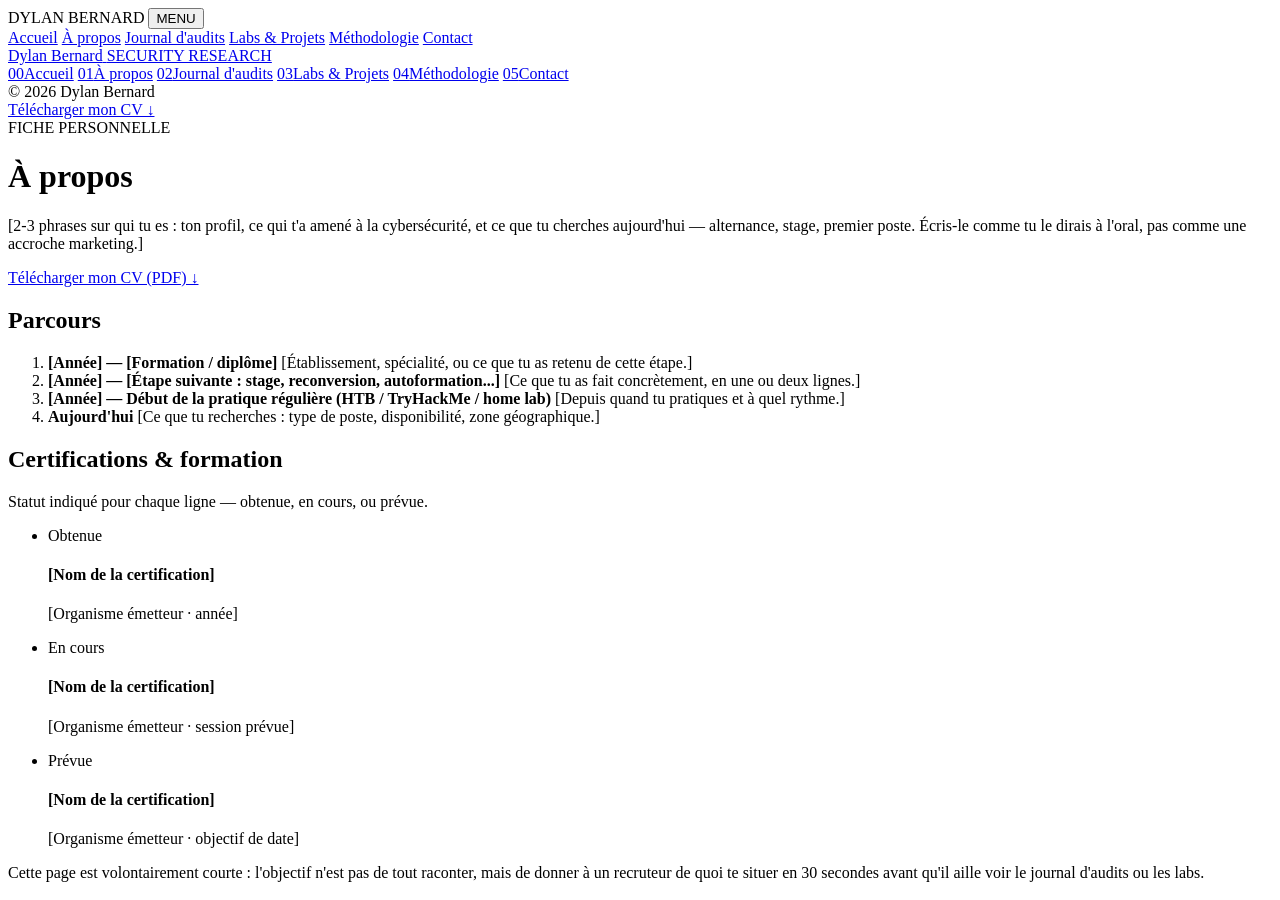
==== about.html @ 6a6af080 "Add files via upload" ====
<!DOCTYPE html>
<html lang="fr">
<head>
<meta charset="UTF-8">
<meta name="viewport" content="width=device-width, initial-scale=1.0">
<title>À propos · Dylan Bernard — Security Research</title>
<meta name="description" content="Parcours, formation et certifications de Dylan Bernard, security research Red & Blue Team.">
<link rel="preconnect" href="https://fonts.googleapis.com">
<link href="https://fonts.googleapis.com/css2?family=Roboto+Slab:wght@400;700&family=IBM+Plex+Sans:wght@400;500;600&family=IBM+Plex+Mono:wght@400;500&display=swap" rel="stylesheet">
<link rel="stylesheet" href="css/style.css">
</head>
<body>

<div class="topbar">
  <span class="topbar__mark">DYLAN&nbsp;BERNARD</span>
  <button class="topbar__toggle" aria-expanded="false">MENU</button>
</div>
<nav class="topbar__menu">
  <a href="index.html">Accueil</a>
  <a href="about.html" aria-current="page">À propos</a>
  <a href="reports.html">Journal d'audits</a>
  <a href="labs.html">Labs &amp; Projets</a>
  <a href="methodology.html">Méthodologie</a>
  <a href="contact.html">Contact</a>
</nav>

<div class="shell">
  <aside class="rail">
    <div class="rail__brand">
      <a href="index.html">
        <span class="rail__mark">Dylan Bernard</span>
        <span class="rail__sub">SECURITY&nbsp;RESEARCH</span>
      </a>
    </div>
    <nav class="rail__nav">
      <a class="rail__tab" href="index.html"><span class="idx">00</span>Accueil</a>
      <a class="rail__tab" href="about.html" aria-current="page"><span class="idx">01</span>À propos</a>
      <a class="rail__tab" href="reports.html"><span class="idx">02</span>Journal d'audits</a>
      <a class="rail__tab" href="labs.html"><span class="idx">03</span>Labs &amp; Projets</a>
      <a class="rail__tab" href="methodology.html"><span class="idx">04</span>Méthodologie</a>
      <a class="rail__tab" href="contact.html"><span class="idx">05</span>Contact</a>
    </nav>
    <div class="rail__footer">© 2026 Dylan Bernard<br><a href="assets/CV_Dylan_Bernard.pdf" class="rail__cv">Télécharger mon CV ↓</a></div>
  </aside>

  <main class="main">
    <div class="container">

      <div class="classified">FICHE PERSONNELLE</div>

      <h1>À propos</h1>
      <p class="hero__lede">
        [2-3 phrases sur qui tu es : ton profil, ce qui t'a amené à la cybersécurité, et ce
        que tu cherches aujourd'hui — alternance, stage, premier poste. Écris-le comme tu le
        dirais à l'oral, pas comme une accroche marketing.]
      </p>

      <a class="cta-btn" href="assets/CV_Dylan_Bernard.pdf">Télécharger mon CV (PDF) ↓</a>

      <section class="section">
        <div class="section__head"><h2>Parcours</h2></div>
        <ol class="phase-list">
          <li>
            <strong>[Année] — [Formation / diplôme]</strong>
            [Établissement, spécialité, ou ce que tu as retenu de cette étape.]
          </li>
          <li>
            <strong>[Année] — [Étape suivante : stage, reconversion, autoformation...]</strong>
            [Ce que tu as fait concrètement, en une ou deux lignes.]
          </li>
          <li>
            <strong>[Année] — Début de la pratique régulière (HTB / TryHackMe / home lab)</strong>
            [Depuis quand tu pratiques et à quel rythme.]
          </li>
          <li>
            <strong>Aujourd'hui</strong>
            [Ce que tu recherches : type de poste, disponibilité, zone géographique.]
          </li>
        </ol>
      </section>

      <section class="section">
        <div class="section__head"><h2>Certifications &amp; formation</h2></div>
        <p>Statut indiqué pour chaque ligne — obtenue, en cours, ou prévue.</p>
        <ul class="cert-list">
          <li class="cert-item">
            <div class="cert-item__status sev sev--critical"><span class="sev__mark"></span>Obtenue</div>
            <div class="cert-item__body">
              <h4>[Nom de la certification]</h4>
              <p>[Organisme émetteur · année]</p>
            </div>
          </li>
          <li class="cert-item">
            <div class="cert-item__status sev sev--high"><span class="sev__mark"></span>En cours</div>
            <div class="cert-item__body">
              <h4>[Nom de la certification]</h4>
              <p>[Organisme émetteur · session prévue]</p>
            </div>
          </li>
          <li class="cert-item">
            <div class="cert-item__status sev sev--info"><span class="sev__mark"></span>Prévue</div>
            <div class="cert-item__body">
              <h4>[Nom de la certification]</h4>
              <p>[Organisme émetteur · objectif de date]</p>
            </div>
          </li>
        </ul>
      </section>

      <div class="note-box">
        Cette page est volontairement courte : l'objectif n'est pas de tout raconter, mais de
        donner à un recruteur de quoi te situer en 30 secondes avant qu'il aille voir le
        journal d'audits ou les labs.
      </div>

    </div>
  </main>
</div>

<script src="js/main.js"></script>
</body>
</html>
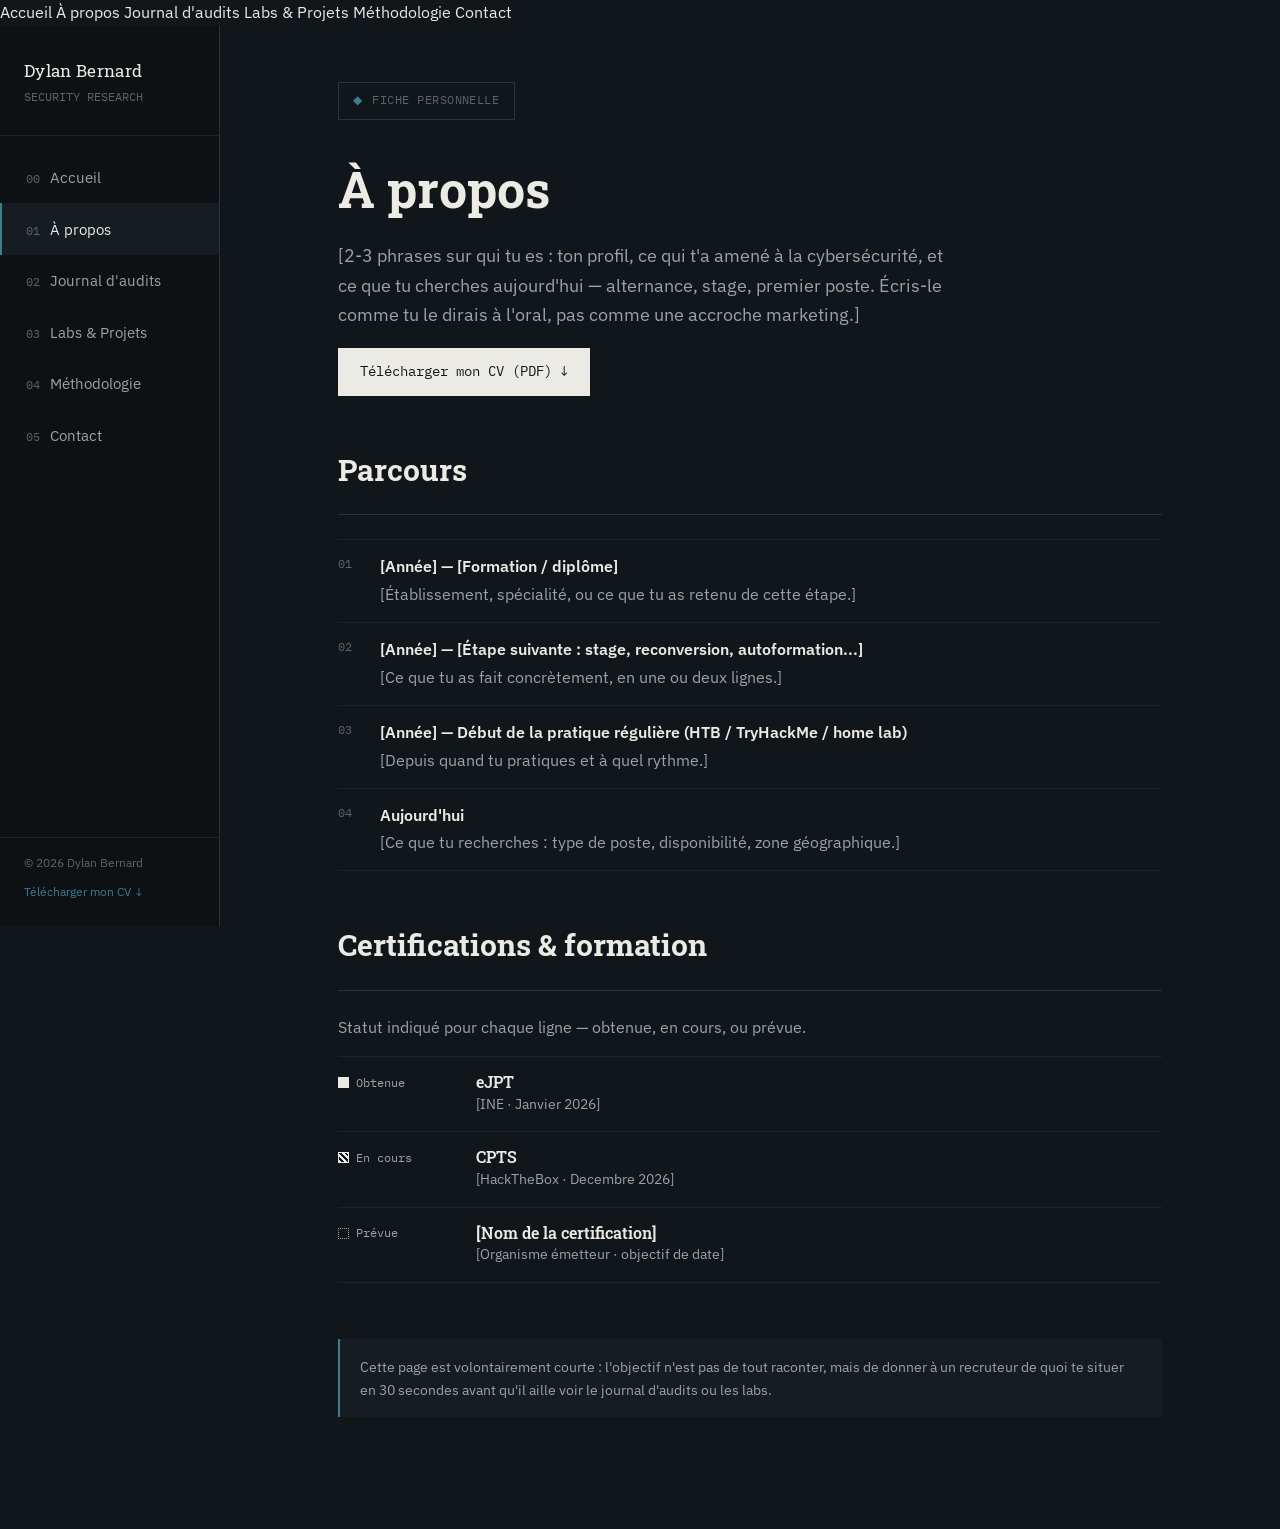
==== commit 158c77a1: "Update certification details in about.html" ====
--- a/about.html
+++ b/about.html
@@ -86,15 +86,15 @@
           <li class="cert-item">
             <div class="cert-item__status sev sev--critical"><span class="sev__mark"></span>Obtenue</div>
             <div class="cert-item__body">
-              <h4>[Nom de la certification]</h4>
-              <p>[Organisme émetteur · année]</p>
+              <h4>eJPT</h4>
+              <p>[INE · Janvier 2026]</p>
             </div>
           </li>
           <li class="cert-item">
             <div class="cert-item__status sev sev--high"><span class="sev__mark"></span>En cours</div>
             <div class="cert-item__body">
-              <h4>[Nom de la certification]</h4>
-              <p>[Organisme émetteur · session prévue]</p>
+              <h4>CPTS</h4>
+              <p>[HackTheBox · Decembre 2026]</p>
             </div>
           </li>
           <li class="cert-item">
--- a/css/style.css
+++ b/css/style.css
@@ -0,0 +1,590 @@
+/* =========================================================
+   DYLAN-SEC — Design system
+   Concept: dossier d'investigation / journal de missions.
+   Deux pistes identitaires : Red Team (rouille) / Blue Team (acier).
+   La sévérité se lit par densité de remplissage, pas par couleur,
+   pour ne jamais entrer en conflit avec l'identité Red/Blue.
+   ========================================================= */
+
+:root{
+  --bg:        #11161A;
+  --bg-raised: #161D22;
+  --bg-tab:    #0D1114;
+  --ink:       #ECEAE4;
+  --ink-dim:   #9AA3A8;
+  --ink-faint: #5B6469;
+  --line:      #2A3339;
+  --line-soft: #1D2429;
+
+  --red:       #B8542E;
+  --red-dim:   #7A3B21;
+  --blue:      #3E7C90;
+  --blue-dim:  #2A5866;
+
+  --font-display: "Roboto Slab", Georgia, serif;
+  --font-body: "IBM Plex Sans", -apple-system, "Segoe UI", sans-serif;
+  --font-mono: "IBM Plex Mono", ui-monospace, Menlo, monospace;
+
+  --max-line: 68ch;
+  --rail-w: 220px;
+}
+
+*, *::before, *::after{ box-sizing: border-box; }
+
+html{ scroll-behavior: smooth; }
+
+body{
+  margin:0;
+  background: var(--bg);
+  color: var(--ink);
+  font-family: var(--font-body);
+  font-size: 16px;
+  line-height: 1.6;
+  -webkit-font-smoothing: antialiased;
+}
+
+a{ color: inherit; text-decoration: none; }
+a:focus-visible, button:focus-visible, [tabindex]:focus-visible{
+  outline: 2px solid var(--blue);
+  outline-offset: 3px;
+}
+
+h1,h2,h3,h4{
+  font-family: var(--font-display);
+  font-weight: 700;
+  line-height: 1.15;
+  margin: 0 0 .5em;
+  color: var(--ink);
+}
+h1{ font-size: clamp(2rem, 4vw, 3.1rem); }
+h2{ font-size: clamp(1.4rem, 2.4vw, 1.9rem); }
+h3{ font-size: 1.15rem; }
+
+p{ margin: 0 0 1em; color: var(--ink-dim); max-width: var(--max-line); }
+strong{ color: var(--ink); font-weight: 600; }
+
+code, .mono{ font-family: var(--font-mono); font-size: .92em; }
+
+/* ---------- layout shell : rail + main ---------- */
+
+.shell{
+  display: flex;
+  min-height: 100vh;
+}
+
+.rail{
+  flex: 0 0 var(--rail-w);
+  background: var(--bg-tab);
+  border-right: 1px solid var(--line);
+  padding: 2rem 0 1.5rem;
+  position: sticky;
+  top: 0;
+  height: 100vh;
+  display: flex;
+  flex-direction: column;
+}
+
+.rail__brand{
+  padding: 0 1.5rem 1.75rem;
+  border-bottom: 1px solid var(--line-soft);
+  margin-bottom: 1rem;
+}
+.rail__brand a{ display:block; }
+.rail__mark{
+  font-family: var(--font-display);
+  font-size: 1.05rem;
+  letter-spacing: .02em;
+  color: var(--ink);
+}
+.rail__sub{
+  display:block;
+  font-size: .72rem;
+  color: var(--ink-faint);
+  margin-top: .25rem;
+  font-family: var(--font-mono);
+}
+
+.rail__nav{ display:flex; flex-direction:column; flex:1; }
+.rail__tab{
+  position: relative;
+  display:block;
+  padding: .85rem 1.5rem;
+  font-size: .95rem;
+  color: var(--ink-dim);
+  border-left: 2px solid transparent;
+}
+.rail__tab:hover{ color: var(--ink); background: var(--bg-raised); }
+.rail__tab[aria-current="page"]{
+  color: var(--ink);
+  background: var(--bg-raised);
+  border-left-color: var(--blue);
+}
+.rail__tab .idx{
+  font-family: var(--font-mono);
+  color: var(--ink-faint);
+  font-size: .78rem;
+  margin-right: .6rem;
+}
+
+.rail__footer{
+  padding: 1rem 1.5rem 0;
+  font-size: .72rem;
+  color: var(--ink-faint);
+  border-top: 1px solid var(--line-soft);
+  margin-top: 1rem;
+}
+
+.main{ flex:1; min-width:0; }
+
+.container{
+  max-width: 920px;
+  padding: 3.5rem 3rem 5rem;
+  margin: 0 auto;
+}
+
+/* mobile top bar */
+.topbar{ display:none; }
+
+@media (max-width: 880px){
+  .shell{ flex-direction: column; }
+  .rail{ display:none; }
+  .topbar{
+    display:flex;
+    align-items:center;
+    justify-content:space-between;
+    position: sticky; top:0; z-index: 20;
+    background: var(--bg-tab);
+    border-bottom: 1px solid var(--line);
+    padding: .9rem 1.25rem;
+  }
+  .topbar__mark{ font-family: var(--font-display); font-size: 1rem; }
+  .topbar__toggle{
+    background:none; border:1px solid var(--line); color: var(--ink);
+    font-family: var(--font-mono); font-size: .8rem;
+    padding: .4rem .7rem; border-radius: 2px;
+  }
+  .topbar__menu{
+    display:none;
+    flex-direction:column;
+    background: var(--bg-tab);
+    border-bottom: 1px solid var(--line);
+  }
+  .topbar__menu.is-open{ display:flex; }
+  .topbar__menu a{
+    padding: .9rem 1.25rem;
+    border-top: 1px solid var(--line-soft);
+    color: var(--ink-dim);
+  }
+  .container{ padding: 2.25rem 1.4rem 3.5rem; }
+}
+
+/* ---------- classification banner ---------- */
+
+.classified{
+  display:flex;
+  align-items:center;
+  gap:.6rem;
+  font-family: var(--font-mono);
+  font-size: .72rem;
+  letter-spacing: .04em;
+  color: var(--ink-faint);
+  padding: .55rem .9rem;
+  border: 1px solid var(--line);
+  margin-bottom: 2.5rem;
+  width: fit-content;
+}
+.classified::before{ content:"◆"; color: var(--blue); }
+
+/* ---------- hero (index) ---------- */
+
+.hero__eyebrow{
+  font-family: var(--font-mono);
+  font-size: .85rem;
+  color: var(--ink-faint);
+  margin-bottom: 1rem;
+}
+.hero h1{ max-width: 14ch; }
+.hero__lede{ font-size: 1.15rem; max-width: 56ch; margin-top: 1.25rem; }
+
+.track-split{
+  display:grid;
+  grid-template-columns: 1fr 1fr;
+  border: 1px solid var(--line);
+  margin: 3rem 0;
+}
+.track{
+  padding: 1.75rem 1.75rem;
+  border-left: 3px solid transparent;
+}
+.track + .track{ border-top: none; border-left-width: 3px; }
+@media (min-width: 640px){
+  .track + .track{ border-top: none; }
+  .track:first-child{ border-right: 1px solid var(--line); }
+}
+@media (max-width: 639px){
+  .track-split{ grid-template-columns: 1fr; }
+  .track:first-child{ border-bottom: 1px solid var(--line); }
+}
+.track--red{ border-left-color: var(--red); }
+.track--blue{ border-left-color: var(--blue); }
+.track__label{
+  font-family: var(--font-mono);
+  font-size: .78rem;
+  letter-spacing: .03em;
+  margin-bottom: .75rem;
+}
+.track--red .track__label{ color: var(--red); }
+.track--blue .track__label{ color: var(--blue); }
+.track h3{ margin-bottom: .6rem; }
+.track ul{ margin:0; padding-left: 1.1rem; color: var(--ink-dim); }
+.track li{ margin-bottom: .4rem; }
+
+.section{ margin: 3.5rem 0; }
+.section__head{
+  display:flex;
+  align-items: baseline;
+  justify-content: space-between;
+  border-bottom: 1px solid var(--line);
+  padding-bottom: .75rem;
+  margin-bottom: 1.5rem;
+  gap: 1rem;
+  flex-wrap: wrap;
+}
+.section__head .see-all{
+  font-family: var(--font-mono);
+  font-size: .82rem;
+  color: var(--blue);
+  white-space: nowrap;
+}
+.section__head .see-all:hover{ text-decoration: underline; }
+
+/* ---------- log entries (reports list, preview) ---------- */
+
+.log{ display:flex; flex-direction:column; }
+.log-entry{
+  display:grid;
+  grid-template-columns: 90px 1fr auto;
+  gap: 1.25rem;
+  align-items: start;
+  padding: 1.4rem 0;
+  border-bottom: 1px solid var(--line-soft);
+}
+.log-entry:first-child{ border-top: 1px solid var(--line-soft); }
+.log-entry__id{
+  font-family: var(--font-mono);
+  font-size: .8rem;
+  padding-top: .2rem;
+}
+.log-entry__id .track-tag{ display:block; margin-top:.35rem; font-size: .68rem; letter-spacing:.03em; }
+.log-entry--red .log-entry__id{ color: var(--red); }
+.log-entry--blue .log-entry__id{ color: var(--blue); }
+
+.log-entry__title{ margin: 0 0 .35rem; font-size: 1.05rem; }
+.log-entry__meta{
+  font-family: var(--font-mono);
+  font-size: .76rem;
+  color: var(--ink-faint);
+  margin-bottom: .6rem;
+}
+.log-entry__desc{ margin:0; font-size: .93rem; }
+
+.log-entry__sev{
+  display:flex;
+  flex-direction:column;
+  align-items:flex-end;
+  gap:.35rem;
+  min-width: 108px;
+}
+
+/* severity marks — density, not colour */
+.sev{
+  display:flex; align-items:center; gap:.45rem;
+  font-family: var(--font-mono); font-size: .72rem; color: var(--ink-dim);
+}
+.sev__mark{
+  width: 11px; height: 11px;
+  border: 1.4px solid var(--ink-dim);
+  flex: 0 0 auto;
+}
+.sev--critical .sev__mark{ background: var(--ink); border-color: var(--ink); }
+.sev--high .sev__mark{
+  background: repeating-linear-gradient(45deg, var(--ink) 0 2px, transparent 2px 4px);
+  border-color: var(--ink);
+}
+.sev--medium .sev__mark{
+  background: radial-gradient(circle, var(--ink) 30%, transparent 31%);
+}
+.sev--low .sev__mark{ background: transparent; }
+.sev--info .sev__mark{
+  border-style: dotted;
+  background: transparent;
+}
+
+.filters{
+  display:flex; gap: .6rem; flex-wrap: wrap; margin-bottom: 2rem;
+}
+.filter-btn{
+  font-family: var(--font-mono);
+  font-size: .82rem;
+  padding: .5rem .9rem;
+  border: 1px solid var(--line);
+  background: transparent;
+  color: var(--ink-dim);
+  cursor: pointer;
+}
+.filter-btn:hover{ color: var(--ink); border-color: var(--ink-faint); }
+.filter-btn.is-active{ color: var(--ink); border-color: var(--ink); }
+.filter-btn.is-active[data-filter="red"]{ border-color: var(--red); color: var(--red); }
+.filter-btn.is-active[data-filter="blue"]{ border-color: var(--blue); color: var(--blue); }
+
+.legend{
+  display:flex; flex-wrap:wrap; gap: 1.1rem 1.6rem;
+  padding: 1.1rem 1.3rem;
+  border: 1px solid var(--line);
+  margin-bottom: 2.5rem;
+}
+.legend__note{
+  font-size: .82rem; color: var(--ink-faint); margin: .8rem 0 0; max-width: none;
+}
+
+/* ---------- methodology tables / grids ---------- */
+
+.grid-table{
+  width: 100%;
+  border-collapse: collapse;
+  font-size: .9rem;
+  margin: 1.25rem 0 2rem;
+}
+.grid-table th, .grid-table td{
+  text-align: left;
+  padding: .7rem .9rem;
+  border-bottom: 1px solid var(--line-soft);
+}
+.grid-table th{
+  font-family: var(--font-mono);
+  font-size: .74rem;
+  letter-spacing: .03em;
+  color: var(--ink-faint);
+  font-weight: 400;
+  border-bottom: 1px solid var(--line);
+}
+.grid-table td.mono{ color: var(--ink-dim); }
+
+.phase-list{ list-style: none; margin: 0 0 2rem; padding: 0; counter-reset: phase; }
+.phase-list li{
+  counter-increment: phase;
+  position: relative;
+  padding: .9rem 0 .9rem 2.6rem;
+  border-bottom: 1px solid var(--line-soft);
+  color: var(--ink-dim);
+}
+.phase-list li:first-child{ border-top: 1px solid var(--line-soft); }
+.phase-list li::before{
+  content: counter(phase, decimal-leading-zero);
+  position: absolute; left: 0; top: .9rem;
+  font-family: var(--font-mono);
+  font-size: .78rem;
+  color: var(--ink-faint);
+}
+.phase-list strong{ display:block; color: var(--ink); margin-bottom: .15rem; font-size: .98rem; }
+
+.two-col{
+  display:grid; grid-template-columns: 1fr 1fr; gap: 3rem;
+}
+@media (max-width: 720px){ .two-col{ grid-template-columns: 1fr; gap: 2.5rem; } }
+
+/* ---------- contact ---------- */
+
+.contact-list{ list-style:none; padding:0; margin: 2rem 0; }
+.contact-list li{
+  display:flex; gap: 1.25rem;
+  padding: 1rem 0;
+  border-bottom: 1px solid var(--line-soft);
+  align-items: baseline;
+}
+.contact-list li:first-child{ border-top: 1px solid var(--line-soft); }
+.contact-list .label{
+  font-family: var(--font-mono); font-size: .78rem; color: var(--ink-faint);
+  width: 130px; flex: 0 0 auto;
+}
+.contact-list a:hover{ color: var(--blue); text-decoration: underline; }
+
+.note-box{
+  border-left: 2px solid var(--blue);
+  padding: 1rem 1.25rem;
+  background: var(--bg-raised);
+  font-size: .9rem;
+  color: var(--ink-dim);
+  margin: 2rem 0;
+}
+
+/* ---------- skills grid (index) ---------- */
+
+.skills-grid{
+  display:grid;
+  grid-template-columns: repeat(4, 1fr);
+  gap: 0;
+  border: 1px solid var(--line);
+  margin: 3rem 0;
+}
+@media (max-width: 780px){
+  .skills-grid{ grid-template-columns: repeat(2, 1fr); }
+}
+.skills-col{
+  padding: 1.4rem 1.5rem;
+  border-right: 1px solid var(--line);
+}
+.skills-col:nth-child(4n){ border-right: none; }
+@media (max-width: 780px){
+  .skills-col:nth-child(2n){ border-right: none; }
+  .skills-col:nth-child(n+3){ border-top: 1px solid var(--line); }
+}
+.skills-col h4{
+  font-family: var(--font-mono);
+  font-size: .74rem;
+  letter-spacing: .03em;
+  color: var(--ink-faint);
+  margin: 0 0 .8rem;
+  font-weight: 400;
+}
+.skills-col ul{ list-style: none; margin:0; padding:0; }
+.skills-col li{
+  font-size: .87rem;
+  color: var(--ink-dim);
+  padding: .28rem 0;
+}
+
+/* ---------- platform tag (HTB / THM / LetsDefend) ---------- */
+
+.plat-tag{
+  display:inline-block;
+  font-family: var(--font-mono);
+  font-size: .68rem;
+  letter-spacing: .03em;
+  border: 1px solid var(--ink-faint);
+  color: var(--ink-dim);
+  padding: .15rem .5rem;
+  margin-right: .4rem;
+}
+.plat-tag--htb{ border-color: #6B8E4E; color: #9CBB7A; }
+.plat-tag--thm{ border-color: #3E6B8E; color: #7FA8C9; }
+.plat-tag--ld{  border-color: var(--blue); color: var(--blue); }
+
+/* ---------- project card (home lab) ---------- */
+
+.project-card{
+  padding: 1.6rem 0;
+  border-bottom: 1px solid var(--line-soft);
+}
+.project-card:first-child{ border-top: 1px solid var(--line-soft); }
+.project-card h3{ margin-bottom: .35rem; }
+.project-card__stack{
+  font-family: var(--font-mono);
+  font-size: .78rem;
+  color: var(--ink-faint);
+  margin-bottom: .7rem;
+}
+.project-card__desc{ margin-bottom: .6rem; }
+.project-card__link{
+  font-family: var(--font-mono);
+  font-size: .82rem;
+  color: var(--blue);
+}
+.project-card__link:hover{ text-decoration: underline; }
+
+/* ---------- tool / script list ---------- */
+
+.tool-list{ list-style:none; padding:0; margin: 0 0 2rem; }
+.tool-item{
+  display:flex;
+  gap: 1.25rem;
+  align-items: baseline;
+  padding: 1rem 0;
+  border-bottom: 1px solid var(--line-soft);
+}
+.tool-item:first-child{ border-top: 1px solid var(--line-soft); }
+.tool-item__lang{
+  font-family: var(--font-mono);
+  font-size: .76rem;
+  color: var(--ink-faint);
+  width: 92px;
+  flex: 0 0 auto;
+}
+.tool-item__body h4{
+  font-family: var(--font-body);
+  font-size: .98rem;
+  font-weight: 600;
+  margin: 0 0 .2rem;
+  color: var(--ink);
+}
+.tool-item__body p{ margin:0; font-size: .87rem; }
+.tool-item__link{
+  margin-left: auto;
+  font-family: var(--font-mono);
+  font-size: .8rem;
+  color: var(--blue);
+  white-space: nowrap;
+  flex: 0 0 auto;
+}
+.tool-item__link:hover{ text-decoration: underline; }
+
+.subsection-label{
+  font-family: var(--font-mono);
+  font-size: .78rem;
+  letter-spacing: .03em;
+  color: var(--ink-faint);
+  margin-bottom: .5rem;
+}
+
+.rail__cv{
+  display: block;
+  margin-top: .6rem;
+  color: var(--blue);
+  font-size: .78rem;
+}
+.rail__cv:hover{ text-decoration: underline; }
+
+/* ---------- certifications ---------- */
+
+.cert-list{ list-style:none; padding:0; margin: 0 0 2rem; }
+.cert-item{
+  display:flex;
+  gap: 1.25rem;
+  align-items: baseline;
+  padding: 1rem 0;
+  border-bottom: 1px solid var(--line-soft);
+}
+.cert-item:first-child{ border-top: 1px solid var(--line-soft); }
+.cert-item__status{
+  display:flex; align-items:center; gap:.45rem;
+  font-family: var(--font-mono); font-size: .72rem; color: var(--ink-dim);
+  width: 118px; flex: 0 0 auto;
+}
+.cert-item__body h4{
+  font-size: .98rem; font-weight: 600; margin: 0 0 .15rem; color: var(--ink);
+}
+.cert-item__body p{ margin:0; font-size: .85rem; }
+
+/* CTA button, used sparingly (About page) */
+.cta-btn{
+  display: inline-flex;
+  align-items: center;
+  gap: .5rem;
+  font-family: var(--font-mono);
+  font-size: .85rem;
+  color: var(--bg);
+  background: var(--ink);
+  padding: .75rem 1.3rem;
+  border: 1px solid var(--ink);
+}
+.cta-btn:hover{ background: transparent; color: var(--ink); }
+
+/* ---------- utility ---------- */
+.empty-state{
+  color: var(--ink-faint);
+  font-family: var(--font-mono);
+  font-size: .85rem;
+  padding: 2rem 0;
+  display: none;
+}
+.empty-state.is-visible{ display:block; }
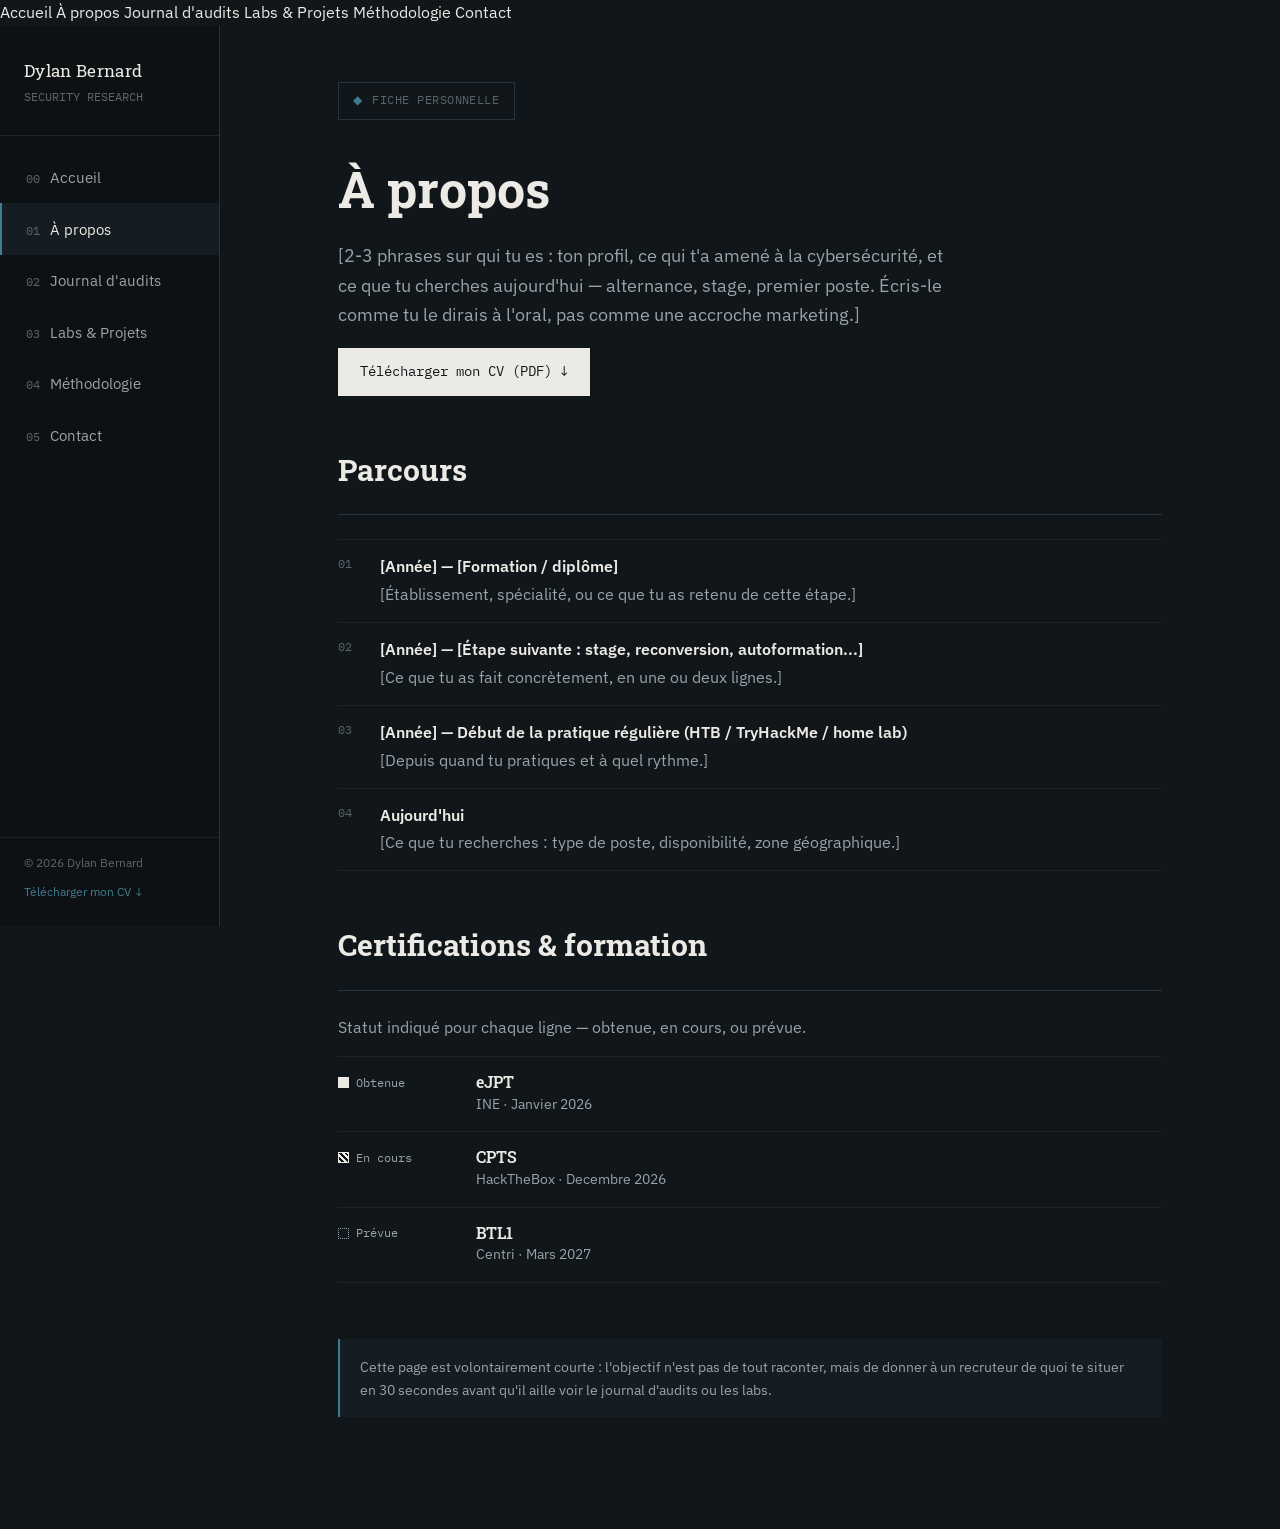
==== commit 25e55b3d: "Update certification details in about.html" ====
--- a/about.html
+++ b/about.html
@@ -87,21 +87,21 @@
             <div class="cert-item__status sev sev--critical"><span class="sev__mark"></span>Obtenue</div>
             <div class="cert-item__body">
               <h4>eJPT</h4>
-              <p>[INE · Janvier 2026]</p>
+              <p>INE · Janvier 2026</p>
             </div>
           </li>
           <li class="cert-item">
             <div class="cert-item__status sev sev--high"><span class="sev__mark"></span>En cours</div>
             <div class="cert-item__body">
               <h4>CPTS</h4>
-              <p>[HackTheBox · Decembre 2026]</p>
+              <p>HackTheBox · Decembre 2026</p>
             </div>
           </li>
           <li class="cert-item">
             <div class="cert-item__status sev sev--info"><span class="sev__mark"></span>Prévue</div>
             <div class="cert-item__body">
-              <h4>[Nom de la certification]</h4>
-              <p>[Organisme émetteur · objectif de date]</p>
+              <h4>BTL1</h4>
+              <p> Centri · Mars 2027</p>
             </div>
           </li>
         </ul>
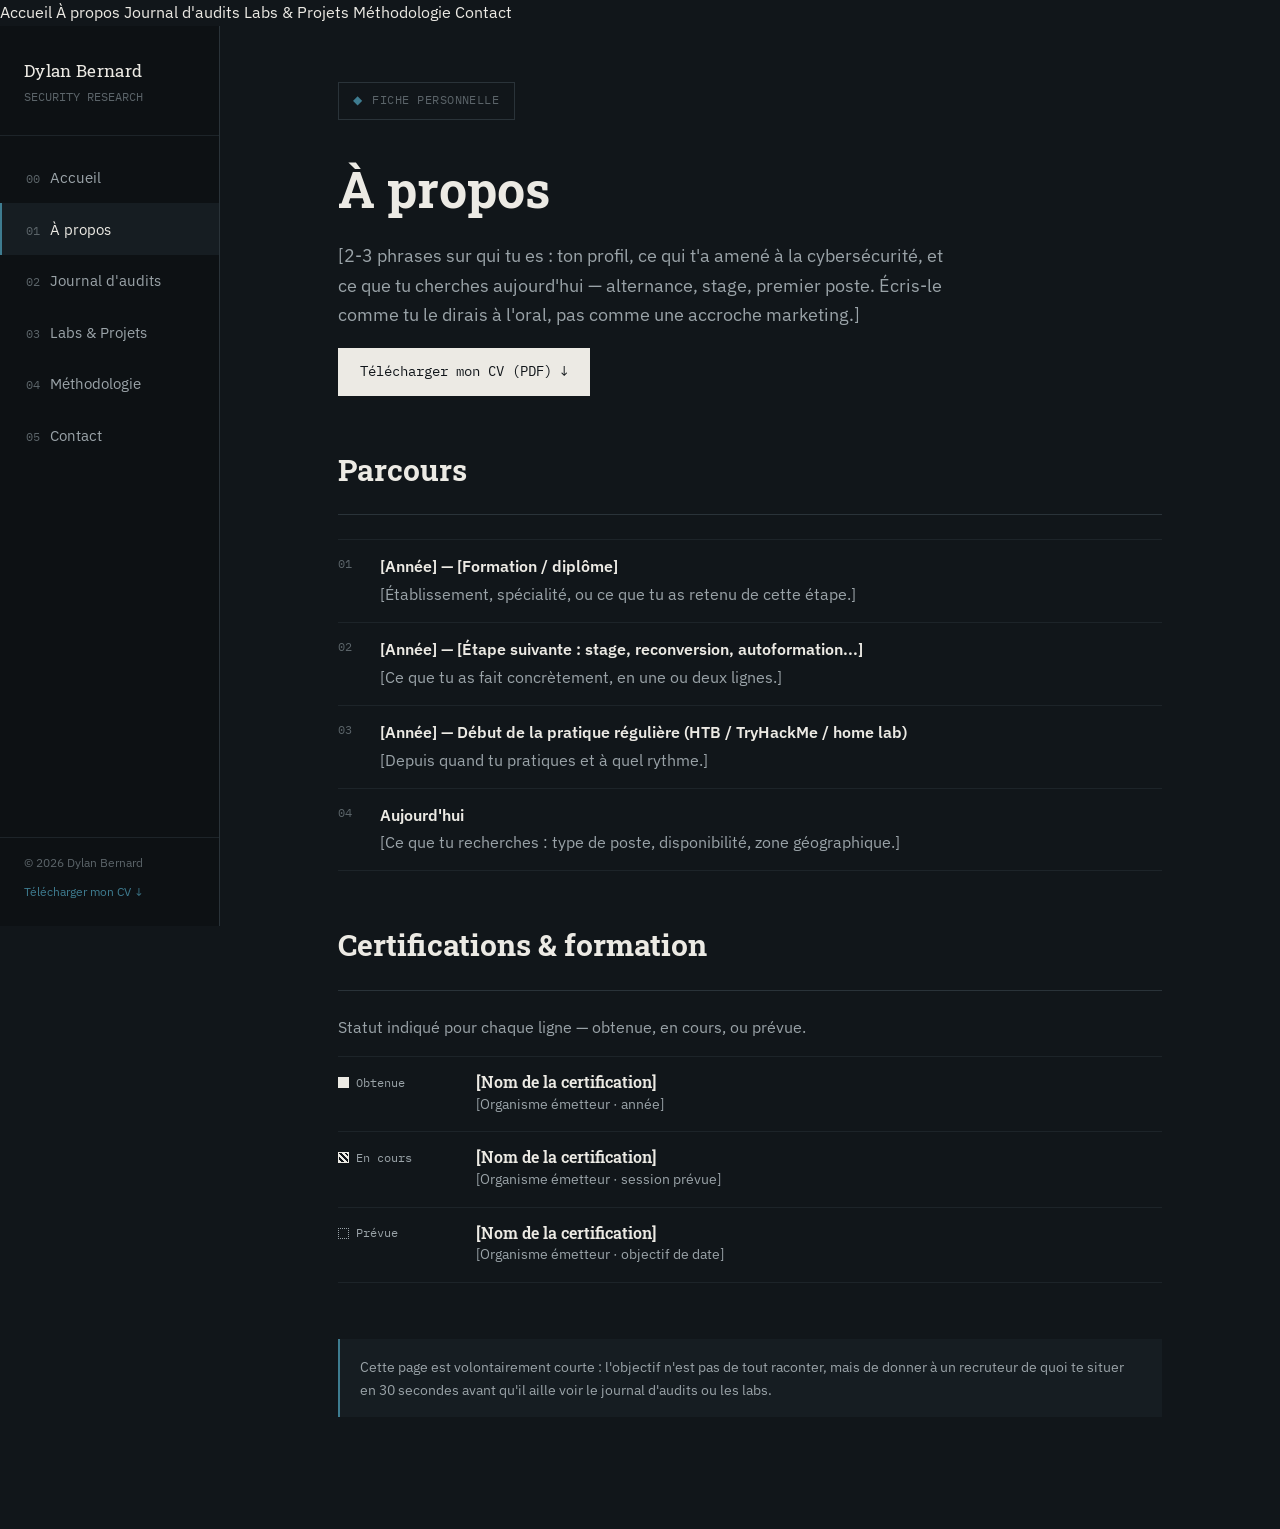
==== commit 0c1fab6b: "Add files via upload" ====
--- a/about.html
+++ b/about.html
@@ -86,22 +86,22 @@
           <li class="cert-item">
             <div class="cert-item__status sev sev--critical"><span class="sev__mark"></span>Obtenue</div>
             <div class="cert-item__body">
-              <h4>eJPT</h4>
-              <p>INE · Janvier 2026</p>
+              <h4>[Nom de la certification]</h4>
+              <p>[Organisme émetteur · année]</p>
             </div>
           </li>
           <li class="cert-item">
             <div class="cert-item__status sev sev--high"><span class="sev__mark"></span>En cours</div>
             <div class="cert-item__body">
-              <h4>CPTS</h4>
-              <p>HackTheBox · Decembre 2026</p>
+              <h4>[Nom de la certification]</h4>
+              <p>[Organisme émetteur · session prévue]</p>
             </div>
           </li>
           <li class="cert-item">
             <div class="cert-item__status sev sev--info"><span class="sev__mark"></span>Prévue</div>
             <div class="cert-item__body">
-              <h4>BTL1</h4>
-              <p> Centri · Mars 2027</p>
+              <h4>[Nom de la certification]</h4>
+              <p>[Organisme émetteur · objectif de date]</p>
             </div>
           </li>
         </ul>
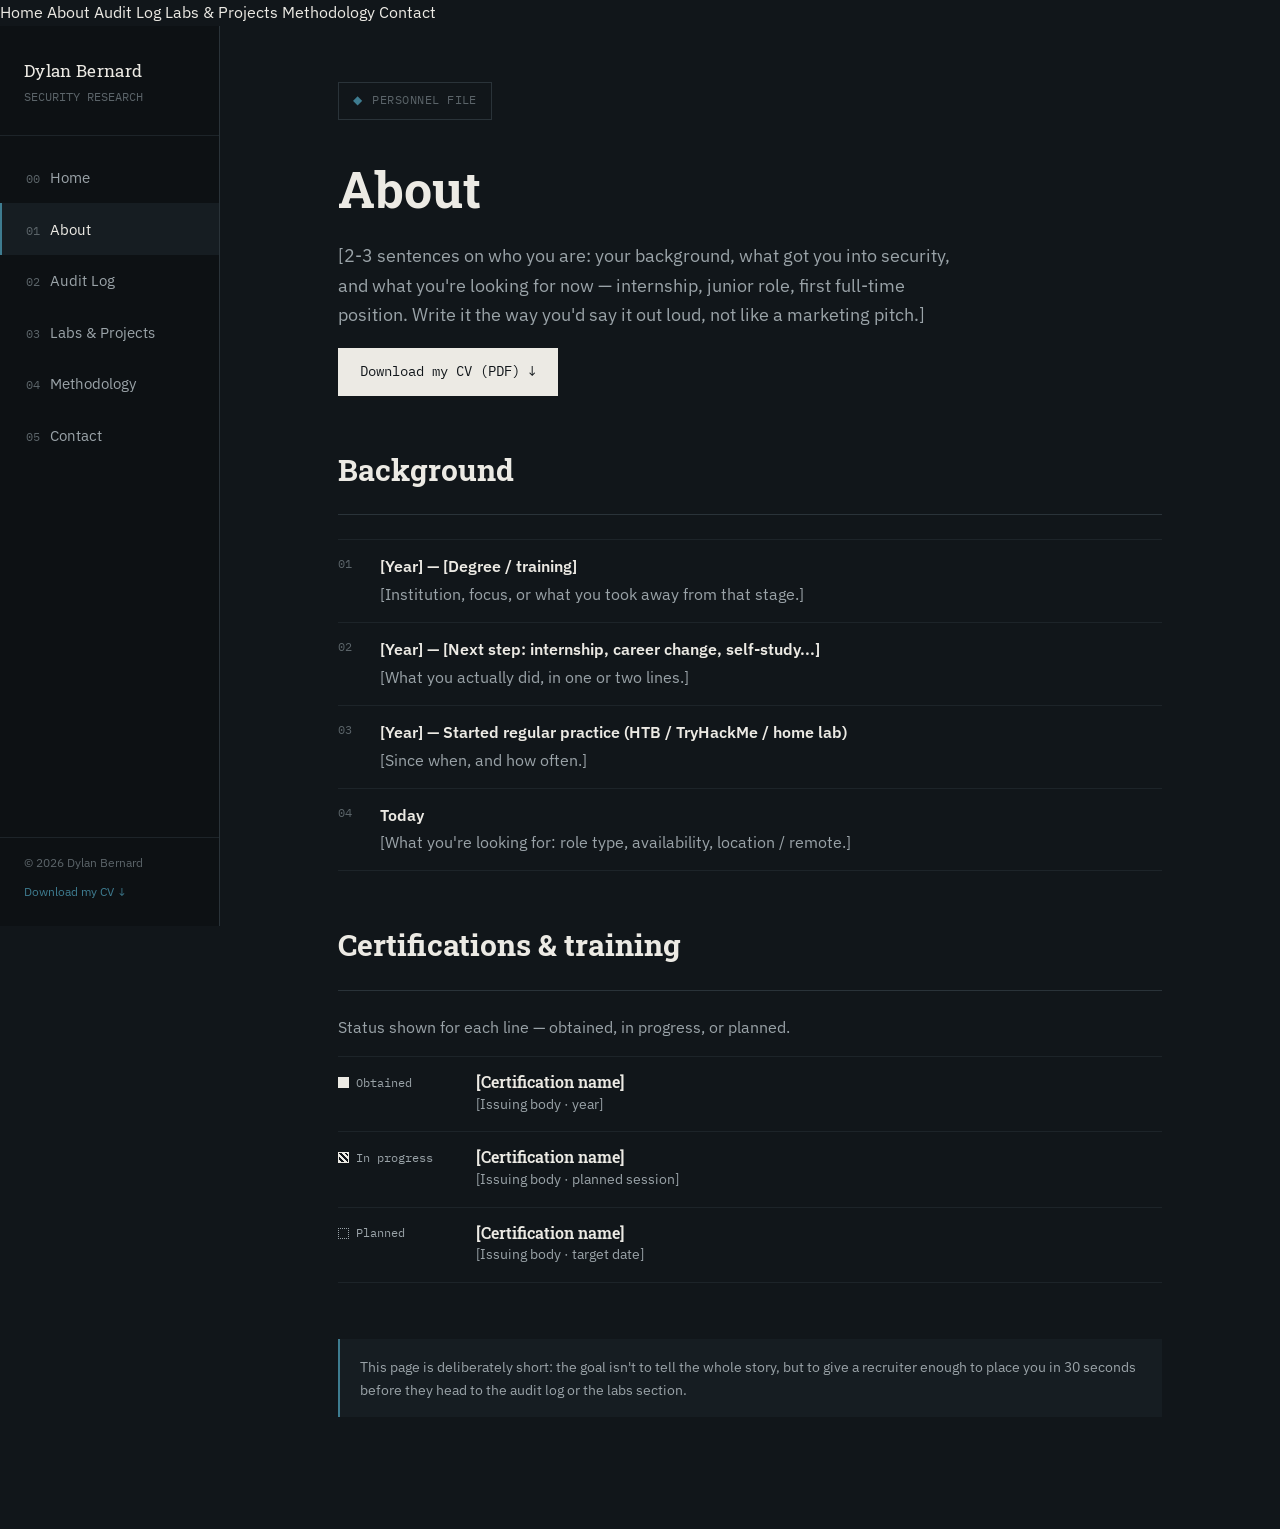
==== commit 589a6bcb: "Add files via upload" ====
--- a/about.html
+++ b/about.html
@@ -1,10 +1,10 @@
 <!DOCTYPE html>
-<html lang="fr">
+<html lang="en">
 <head>
 <meta charset="UTF-8">
 <meta name="viewport" content="width=device-width, initial-scale=1.0">
-<title>À propos · Dylan Bernard — Security Research</title>
-<meta name="description" content="Parcours, formation et certifications de Dylan Bernard, security research Red & Blue Team.">
+<title>About · Dylan Bernard — Security Research</title>
+<meta name="description" content="Background, training and certifications of Dylan Bernard, Red & Blue Team security researcher.">
 <link rel="preconnect" href="https://fonts.googleapis.com">
 <link href="https://fonts.googleapis.com/css2?family=Roboto+Slab:wght@400;700&family=IBM+Plex+Sans:wght@400;500;600&family=IBM+Plex+Mono:wght@400;500&display=swap" rel="stylesheet">
 <link rel="stylesheet" href="css/style.css">
@@ -16,11 +16,11 @@
   <button class="topbar__toggle" aria-expanded="false">MENU</button>
 </div>
 <nav class="topbar__menu">
-  <a href="index.html">Accueil</a>
-  <a href="about.html" aria-current="page">À propos</a>
-  <a href="reports.html">Journal d'audits</a>
-  <a href="labs.html">Labs &amp; Projets</a>
-  <a href="methodology.html">Méthodologie</a>
+  <a href="index.html">Home</a>
+  <a href="about.html" aria-current="page">About</a>
+  <a href="reports.html">Audit Log</a>
+  <a href="labs.html">Labs &amp; Projects</a>
+  <a href="methodology.html">Methodology</a>
   <a href="contact.html">Contact</a>
 </nav>
 
@@ -33,84 +33,84 @@
       </a>
     </div>
     <nav class="rail__nav">
-      <a class="rail__tab" href="index.html"><span class="idx">00</span>Accueil</a>
-      <a class="rail__tab" href="about.html" aria-current="page"><span class="idx">01</span>À propos</a>
-      <a class="rail__tab" href="reports.html"><span class="idx">02</span>Journal d'audits</a>
-      <a class="rail__tab" href="labs.html"><span class="idx">03</span>Labs &amp; Projets</a>
-      <a class="rail__tab" href="methodology.html"><span class="idx">04</span>Méthodologie</a>
+      <a class="rail__tab" href="index.html"><span class="idx">00</span>Home</a>
+      <a class="rail__tab" href="about.html" aria-current="page"><span class="idx">01</span>About</a>
+      <a class="rail__tab" href="reports.html"><span class="idx">02</span>Audit Log</a>
+      <a class="rail__tab" href="labs.html"><span class="idx">03</span>Labs &amp; Projects</a>
+      <a class="rail__tab" href="methodology.html"><span class="idx">04</span>Methodology</a>
       <a class="rail__tab" href="contact.html"><span class="idx">05</span>Contact</a>
     </nav>
-    <div class="rail__footer">© 2026 Dylan Bernard<br><a href="assets/CV_Dylan_Bernard.pdf" class="rail__cv">Télécharger mon CV ↓</a></div>
+    <div class="rail__footer">© 2026 Dylan Bernard<br><a href="assets/CV_Dylan_Bernard.pdf" class="rail__cv">Download my CV ↓</a></div>
   </aside>
 
   <main class="main">
     <div class="container">
 
-      <div class="classified">FICHE PERSONNELLE</div>
+      <div class="classified">PERSONNEL FILE</div>
 
-      <h1>À propos</h1>
+      <h1>About</h1>
       <p class="hero__lede">
-        [2-3 phrases sur qui tu es : ton profil, ce qui t'a amené à la cybersécurité, et ce
-        que tu cherches aujourd'hui — alternance, stage, premier poste. Écris-le comme tu le
-        dirais à l'oral, pas comme une accroche marketing.]
+        [2-3 sentences on who you are: your background, what got you into security, and what
+        you're looking for now — internship, junior role, first full-time position. Write it
+        the way you'd say it out loud, not like a marketing pitch.]
       </p>
 
-      <a class="cta-btn" href="assets/CV_Dylan_Bernard.pdf">Télécharger mon CV (PDF) ↓</a>
+      <a class="cta-btn" href="assets/CV_Dylan_Bernard.pdf">Download my CV (PDF) ↓</a>
 
       <section class="section">
-        <div class="section__head"><h2>Parcours</h2></div>
+        <div class="section__head"><h2>Background</h2></div>
         <ol class="phase-list">
           <li>
-            <strong>[Année] — [Formation / diplôme]</strong>
-            [Établissement, spécialité, ou ce que tu as retenu de cette étape.]
+            <strong>[Year] — [Degree / training]</strong>
+            [Institution, focus, or what you took away from that stage.]
           </li>
           <li>
-            <strong>[Année] — [Étape suivante : stage, reconversion, autoformation...]</strong>
-            [Ce que tu as fait concrètement, en une ou deux lignes.]
+            <strong>[Year] — [Next step: internship, career change, self-study...]</strong>
+            [What you actually did, in one or two lines.]
           </li>
           <li>
-            <strong>[Année] — Début de la pratique régulière (HTB / TryHackMe / home lab)</strong>
-            [Depuis quand tu pratiques et à quel rythme.]
+            <strong>[Year] — Started regular practice (HTB / TryHackMe / home lab)</strong>
+            [Since when, and how often.]
           </li>
           <li>
-            <strong>Aujourd'hui</strong>
-            [Ce que tu recherches : type de poste, disponibilité, zone géographique.]
+            <strong>Today</strong>
+            [What you're looking for: role type, availability, location / remote.]
           </li>
         </ol>
       </section>
 
       <section class="section">
-        <div class="section__head"><h2>Certifications &amp; formation</h2></div>
-        <p>Statut indiqué pour chaque ligne — obtenue, en cours, ou prévue.</p>
+        <div class="section__head"><h2>Certifications &amp; training</h2></div>
+        <p>Status shown for each line — obtained, in progress, or planned.</p>
         <ul class="cert-list">
           <li class="cert-item">
-            <div class="cert-item__status sev sev--critical"><span class="sev__mark"></span>Obtenue</div>
+            <div class="cert-item__status sev sev--critical"><span class="sev__mark"></span>Obtained</div>
             <div class="cert-item__body">
-              <h4>[Nom de la certification]</h4>
-              <p>[Organisme émetteur · année]</p>
+              <h4>[Certification name]</h4>
+              <p>[Issuing body · year]</p>
             </div>
           </li>
           <li class="cert-item">
-            <div class="cert-item__status sev sev--high"><span class="sev__mark"></span>En cours</div>
+            <div class="cert-item__status sev sev--high"><span class="sev__mark"></span>In progress</div>
             <div class="cert-item__body">
-              <h4>[Nom de la certification]</h4>
-              <p>[Organisme émetteur · session prévue]</p>
+              <h4>[Certification name]</h4>
+              <p>[Issuing body · planned session]</p>
             </div>
           </li>
           <li class="cert-item">
-            <div class="cert-item__status sev sev--info"><span class="sev__mark"></span>Prévue</div>
+            <div class="cert-item__status sev sev--info"><span class="sev__mark"></span>Planned</div>
             <div class="cert-item__body">
-              <h4>[Nom de la certification]</h4>
-              <p>[Organisme émetteur · objectif de date]</p>
+              <h4>[Certification name]</h4>
+              <p>[Issuing body · target date]</p>
             </div>
           </li>
         </ul>
       </section>
 
       <div class="note-box">
-        Cette page est volontairement courte : l'objectif n'est pas de tout raconter, mais de
-        donner à un recruteur de quoi te situer en 30 secondes avant qu'il aille voir le
-        journal d'audits ou les labs.
+        This page is deliberately short: the goal isn't to tell the whole story, but to give a
+        recruiter enough to place you in 30 seconds before they head to the audit log or the
+        labs section.
       </div>
 
     </div>
--- a/css/style.css
+++ b/css/style.css
@@ -287,6 +287,14 @@
   margin-bottom: .6rem;
 }
 .log-entry__desc{ margin:0; font-size: .93rem; }
+.log-entry__link{
+  display:inline-block;
+  margin-top: .5rem;
+  font-family: var(--font-mono);
+  font-size: .78rem;
+  color: var(--blue);
+}
+.log-entry__link:hover{ text-decoration: underline; }
 
 .log-entry__sev{
   display:flex;
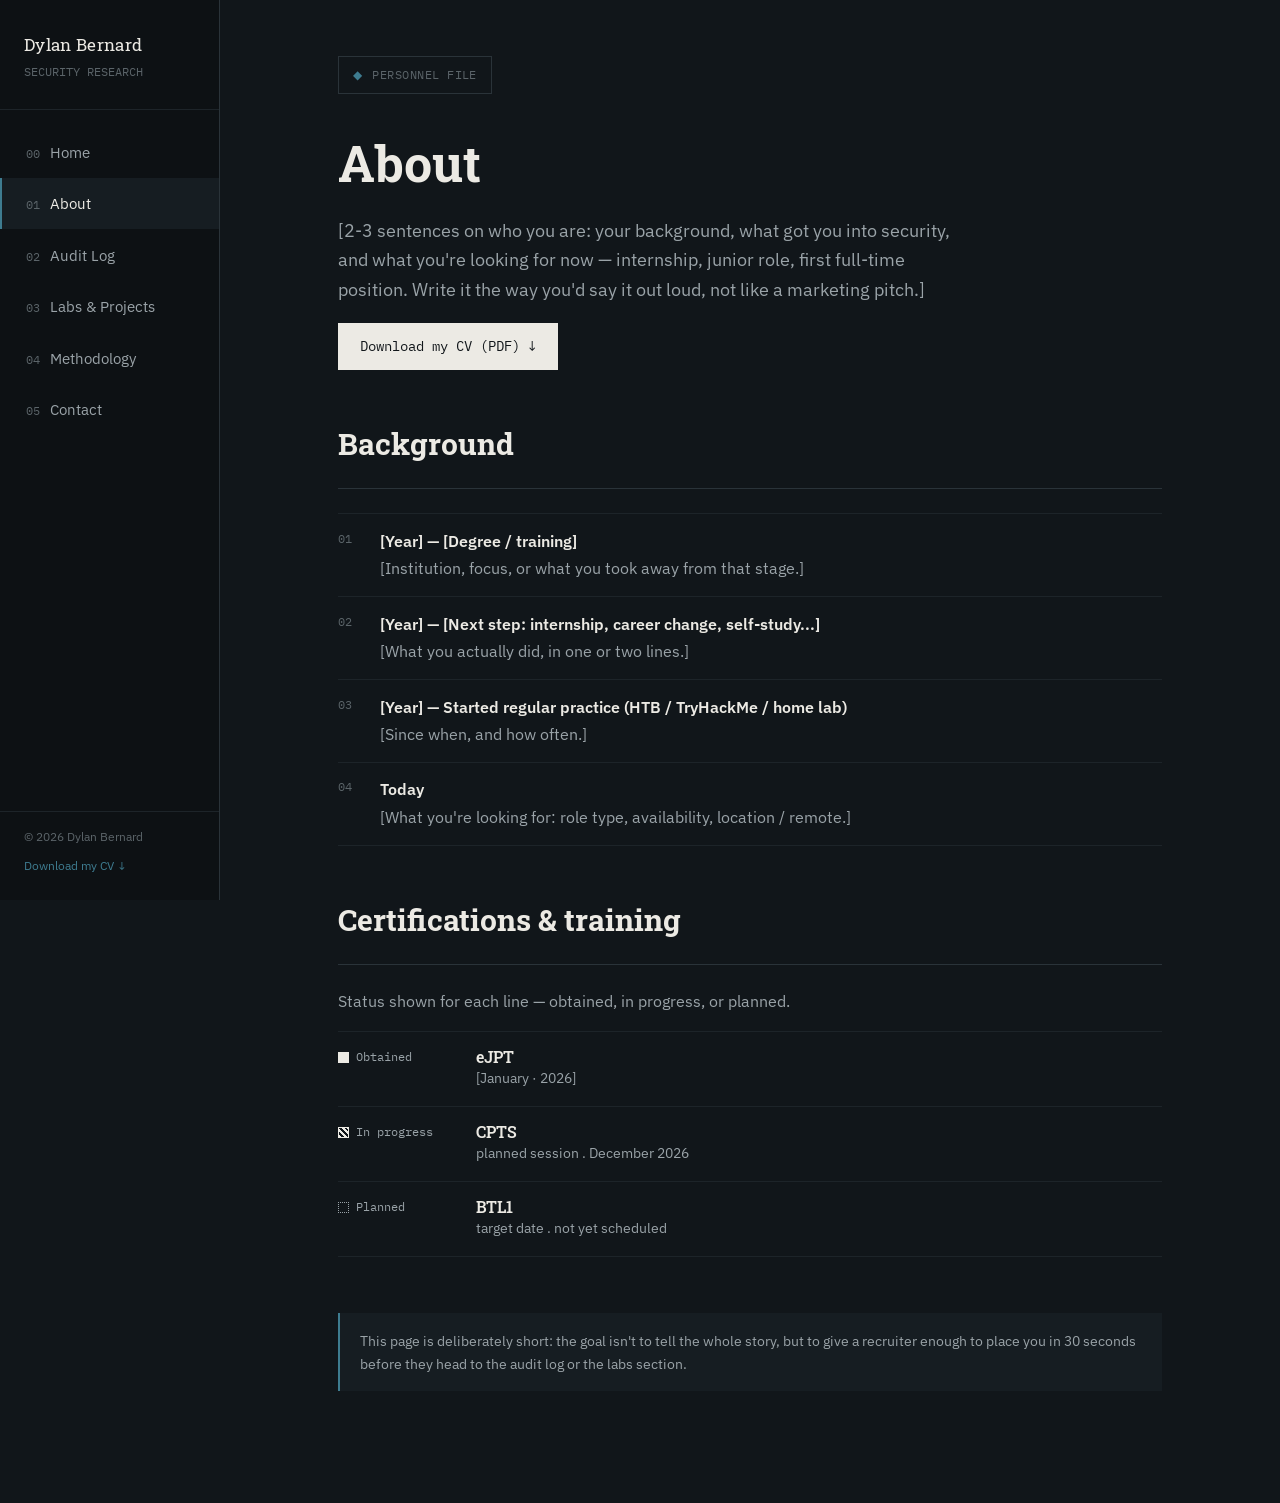
==== commit f95ce2cf: "Update about.html" ====
--- a/about.html
+++ b/about.html
@@ -86,22 +86,22 @@
           <li class="cert-item">
             <div class="cert-item__status sev sev--critical"><span class="sev__mark"></span>Obtained</div>
             <div class="cert-item__body">
-              <h4>[Certification name]</h4>
-              <p>[Issuing body · year]</p>
+              <h4>eJPT</h4>
+              <p>[January · 2026]</p>
             </div>
           </li>
           <li class="cert-item">
             <div class="cert-item__status sev sev--high"><span class="sev__mark"></span>In progress</div>
             <div class="cert-item__body">
-              <h4>[Certification name]</h4>
-              <p>[Issuing body · planned session]</p>
+              <h4>CPTS</h4>
+              <p>planned session . December 2026</p>
             </div>
           </li>
           <li class="cert-item">
             <div class="cert-item__status sev sev--info"><span class="sev__mark"></span>Planned</div>
             <div class="cert-item__body">
-              <h4>[Certification name]</h4>
-              <p>[Issuing body · target date]</p>
+              <h4>BTL1</h4>
+              <p>target date . not yet scheduled</p>
             </div>
           </li>
         </ul>
--- a/css/style.css
+++ b/css/style.css
@@ -144,6 +144,7 @@
 
 /* mobile top bar */
 .topbar{ display:none; }
+.topbar__menu{ display:none; }
 
 @media (max-width: 880px){
   .shell{ flex-direction: column; }
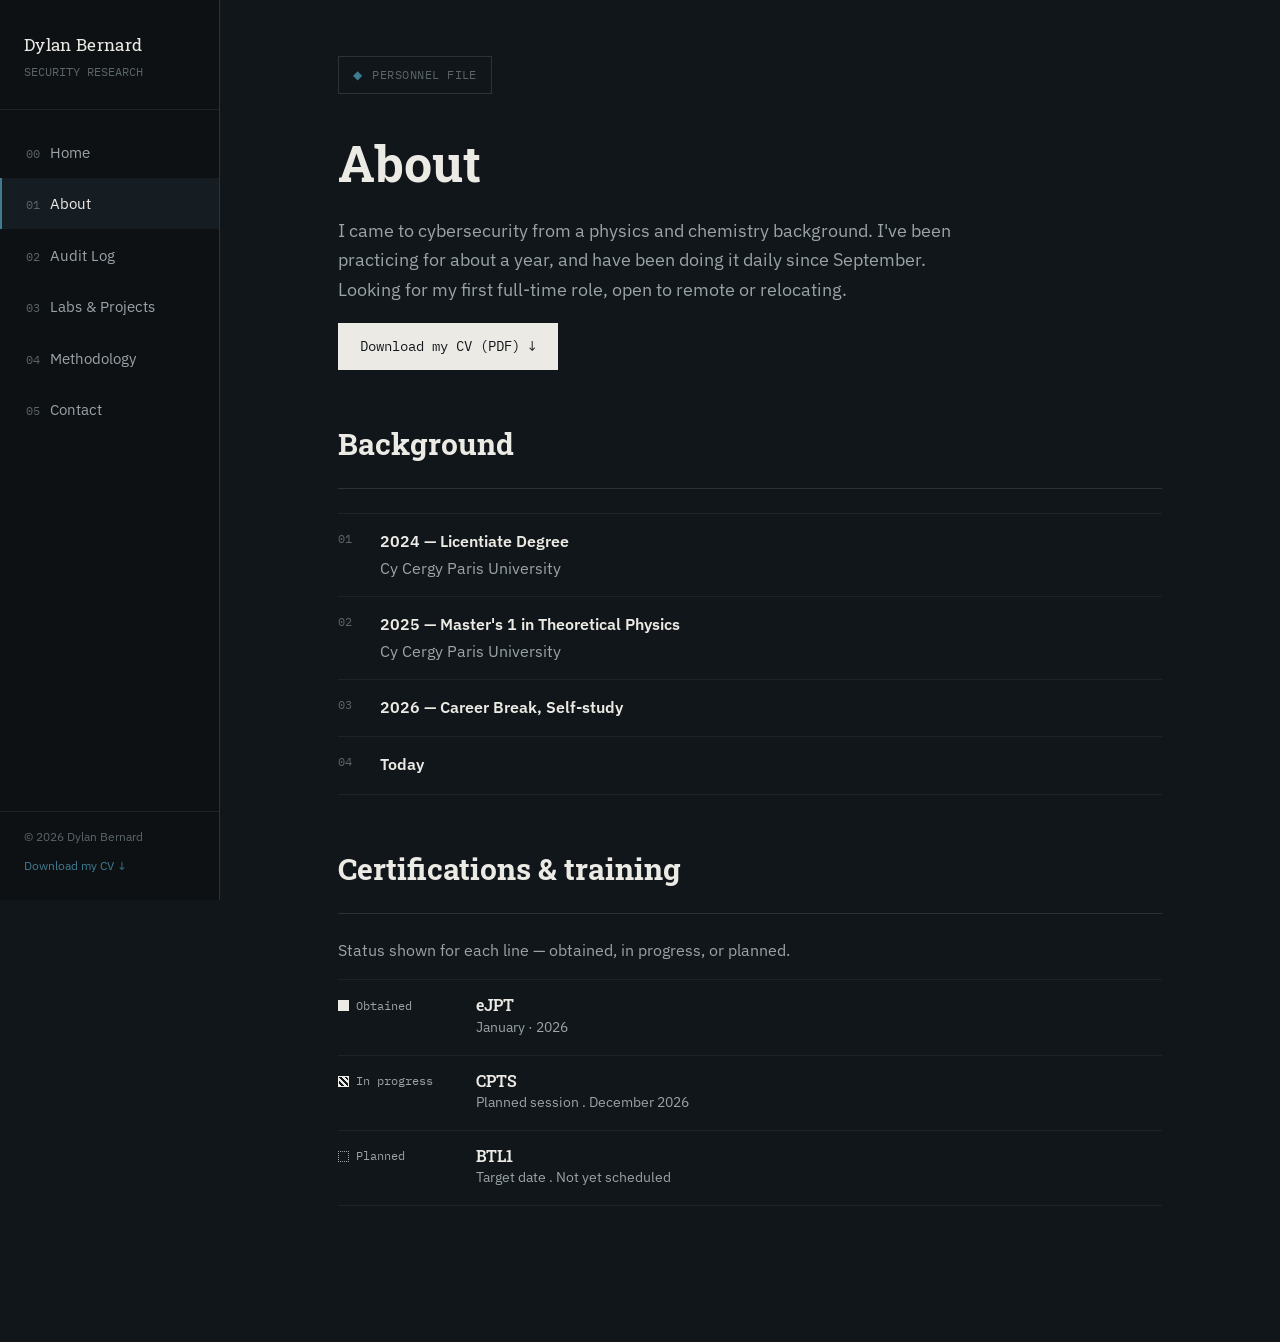
==== commit 85699c75: "Update personal information and education details" ====
--- a/about.html
+++ b/about.html
@@ -50,9 +50,9 @@
 
       <h1>About</h1>
       <p class="hero__lede">
-        [2-3 sentences on who you are: your background, what got you into security, and what
-        you're looking for now — internship, junior role, first full-time position. Write it
-        the way you'd say it out loud, not like a marketing pitch.]
+        I came to cybersecurity from a physics and chemistry background. 
+        I've been practicing for about a year, and have been doing it daily since September. 
+        Looking for my first full-time role, open to remote or relocating.
       </p>
 
       <a class="cta-btn" href="assets/CV_Dylan_Bernard.pdf">Download my CV (PDF) ↓</a>
@@ -61,20 +61,20 @@
         <div class="section__head"><h2>Background</h2></div>
         <ol class="phase-list">
           <li>
-            <strong>[Year] — [Degree / training]</strong>
-            [Institution, focus, or what you took away from that stage.]
+            <strong>2024 — Licentiate Degree</strong>
+            Cy Cergy Paris University
           </li>
           <li>
-            <strong>[Year] — [Next step: internship, career change, self-study...]</strong>
-            [What you actually did, in one or two lines.]
+            <strong>2025 — Master's 1 in Theoretical Physics</strong>
+            Cy Cergy Paris University
           </li>
           <li>
-            <strong>[Year] — Started regular practice (HTB / TryHackMe / home lab)</strong>
-            [Since when, and how often.]
+            <strong>2026 — Career Break, Self-study</strong>
+           
           </li>
           <li>
             <strong>Today</strong>
-            [What you're looking for: role type, availability, location / remote.]
+            
           </li>
         </ol>
       </section>
@@ -87,33 +87,26 @@
             <div class="cert-item__status sev sev--critical"><span class="sev__mark"></span>Obtained</div>
             <div class="cert-item__body">
               <h4>eJPT</h4>
-              <p>[January · 2026]</p>
+              <p>January · 2026</p>
             </div>
           </li>
           <li class="cert-item">
             <div class="cert-item__status sev sev--high"><span class="sev__mark"></span>In progress</div>
             <div class="cert-item__body">
               <h4>CPTS</h4>
-              <p>planned session . December 2026</p>
+              <p>Planned session . December 2026</p>
             </div>
           </li>
           <li class="cert-item">
             <div class="cert-item__status sev sev--info"><span class="sev__mark"></span>Planned</div>
             <div class="cert-item__body">
               <h4>BTL1</h4>
-              <p>target date . not yet scheduled</p>
+              <p>Target date . Not yet scheduled</p>
             </div>
           </li>
         </ul>
       </section>
-
-      <div class="note-box">
-        This page is deliberately short: the goal isn't to tell the whole story, but to give a
-        recruiter enough to place you in 30 seconds before they head to the audit log or the
-        labs section.
-      </div>
-
-    </div>
+ </div>
   </main>
 </div>
 
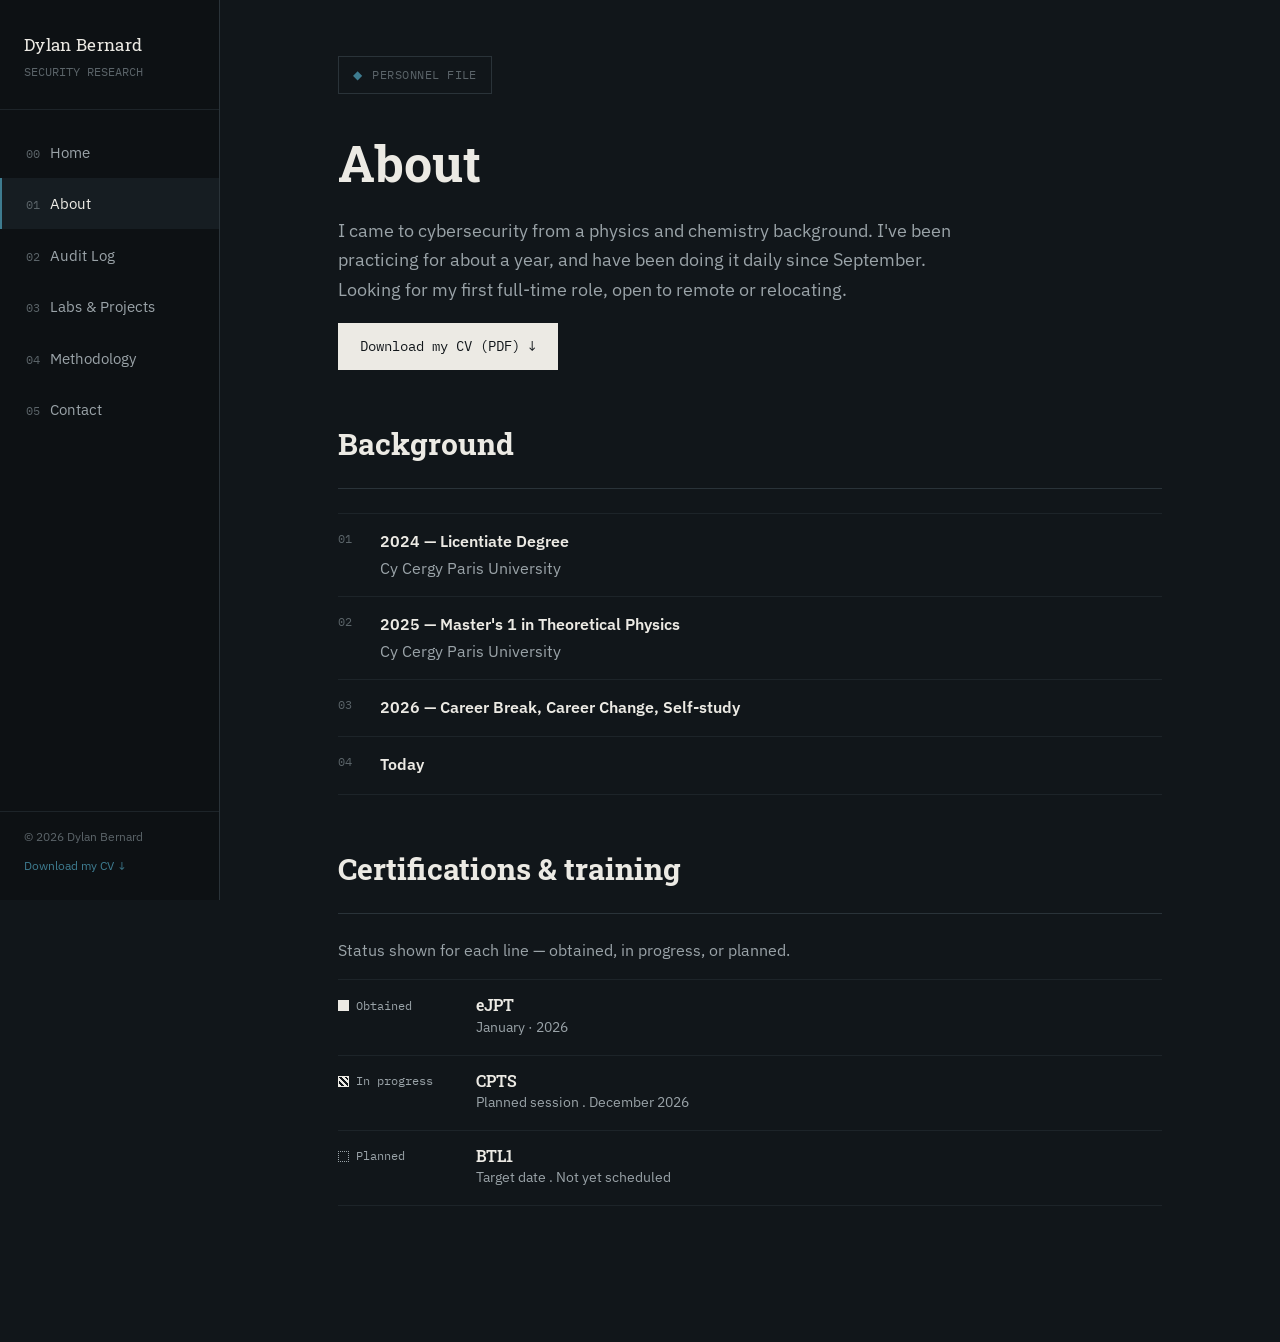
==== commit cbae9a48: "Update about.html" ====
--- a/about.html
+++ b/about.html
@@ -69,7 +69,7 @@
             Cy Cergy Paris University
           </li>
           <li>
-            <strong>2026 — Career Break, Self-study</strong>
+            <strong>2026 — Career Break, Career Change, Self-study</strong>
            
           </li>
           <li>
